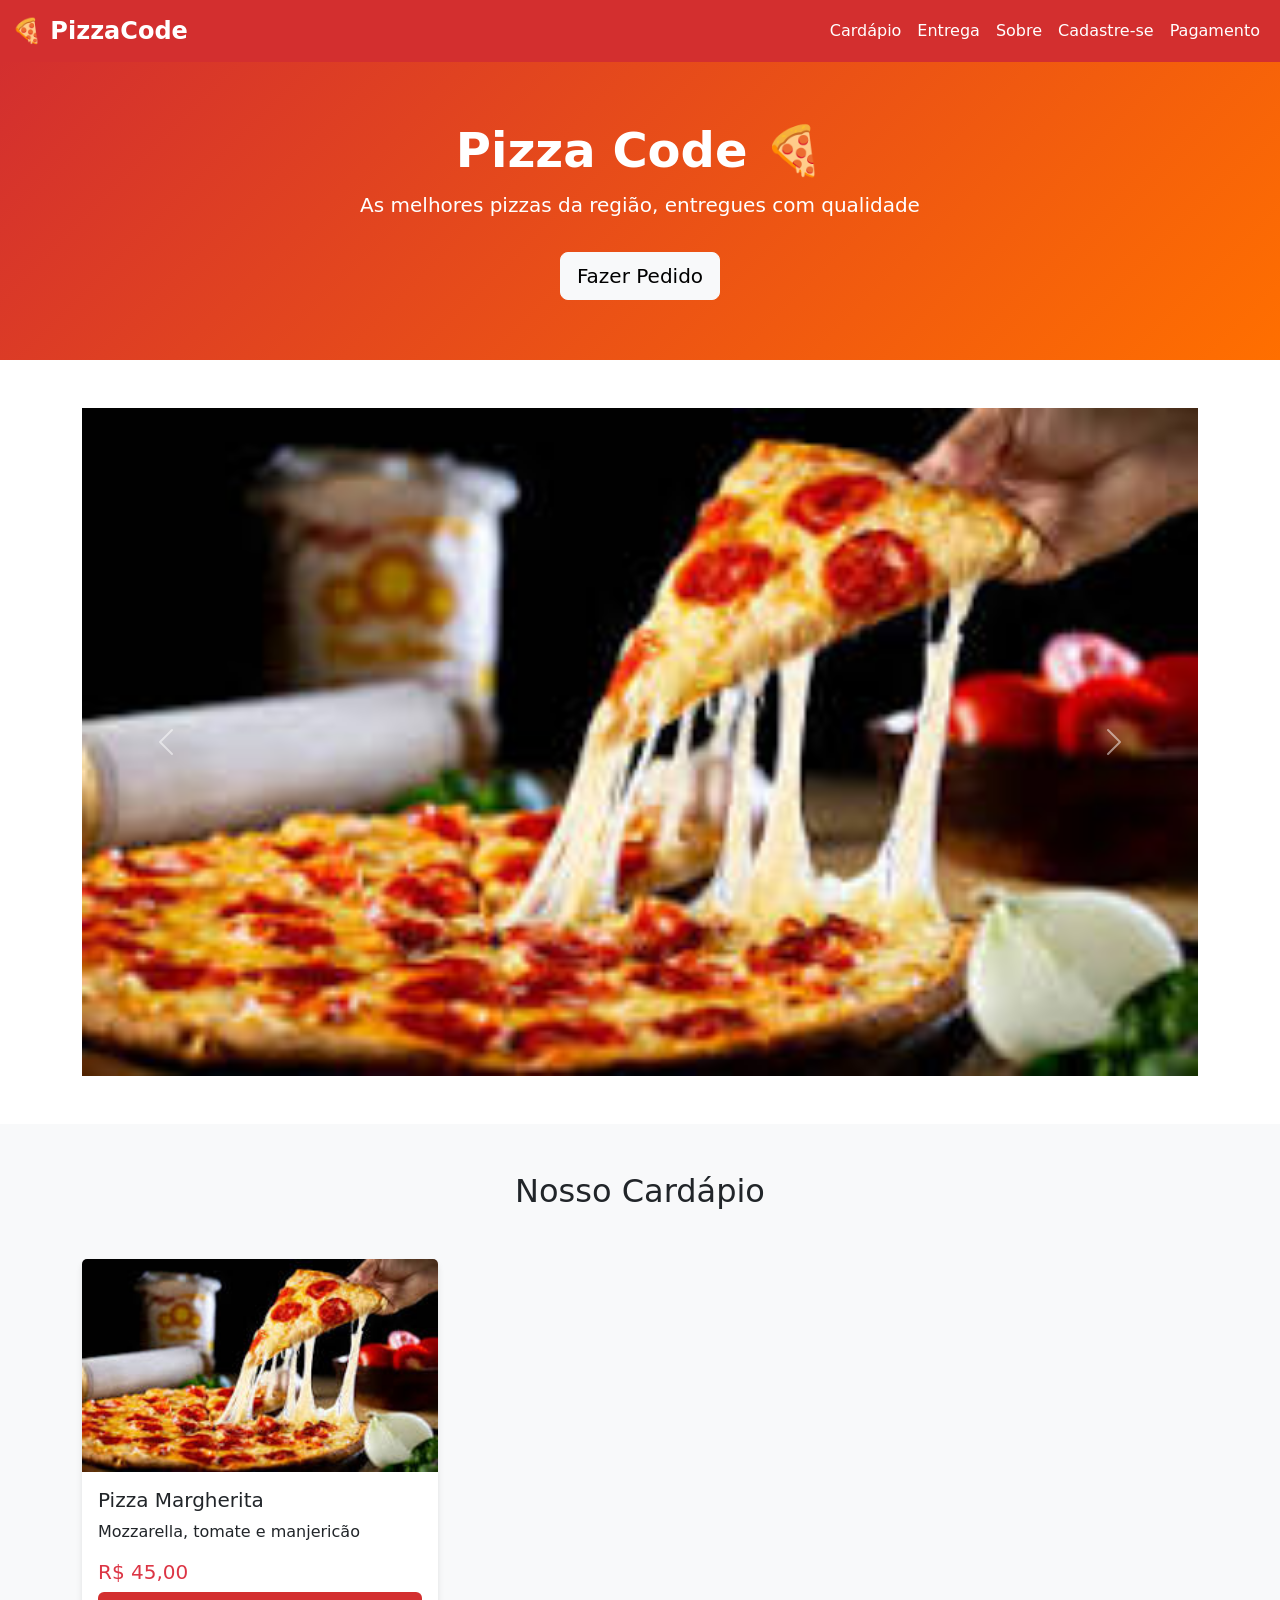
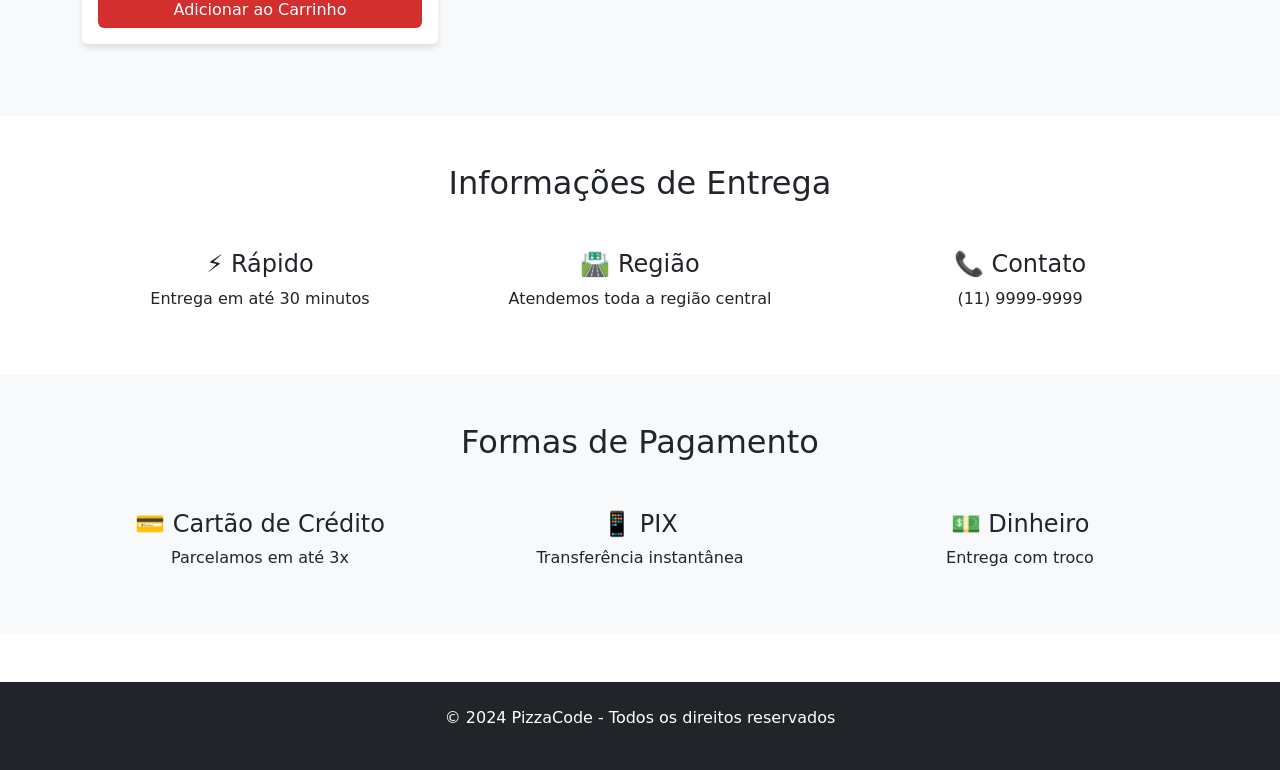
==== index.html @ 2c1481c0 "Add files via upload" ====
<!doctype html>
<html lang="pt-BR">
<head>
    <meta charset="utf-8">
    <meta name="viewport" content="width=device-width, initial-scale=1">
    <title>PizzaCode - Pizzaria Online</title>
    <link href="https://cdn.jsdelivr.net/npm/bootstrap@5.3.6/dist/css/bootstrap.min.css" rel="stylesheet">
    <link rel="stylesheet" href="css/style.css">
    <style>
        .navbar { background-color: #d32f2f !important; }
        .navbar-brand { font-weight: bold; font-size: 1.5rem; color: white !important; }
        .nav-link { color: white !important; }
        .nav-link:hover { color: #fff176 !important; }
        .hero { background: linear-gradient(135deg, #d32f2f 0%, #ff6f00 100%); color: white; padding: 60px 20px; text-align: center; }
        .hero h1 { font-size: 3rem; font-weight: bold; margin-bottom: 10px; }
        .modal-header { background-color: #d32f2f; color: white; }
        .btn-custom { background-color: #d32f2f; border: none; }
        .btn-custom:hover { background-color: #b71c1c; }
        .card { border: none; box-shadow: 0 4px 6px rgba(0,0,0,0.1); }
        .menu-item { transition: transform 0.3s; }
        .menu-item:hover { transform: translateY(-5px); }
    </style>
</head>
<body>
    <!-- NAVBAR -->
    <nav class="navbar navbar-expand-lg">
        <div class="container-fluid">
            <a class="navbar-brand" href="#home">🍕 PizzaCode</a>
            <button class="navbar-toggler" type="button" data-bs-toggle="collapse" data-bs-target="#navbarNav">
                <span class="navbar-toggler-icon"></span>
            </button>
            <div class="collapse navbar-collapse" id="navbarNav">
                <ul class="navbar-nav ms-auto">
                    <li class="nav-item">
                        <a class="nav-link" href="#cardapio">Cardápio</a>
                    </li>
                    <li class="nav-item">
                        <a class="nav-link" href="#entrega">Entrega</a>
                    </li>
                    <li class="nav-item">
                        <a class="nav-link" href="#sobre">Sobre</a>
                    </li>
                    <li class="nav-item">
                        <a class="nav-link" href="#" data-bs-toggle="modal" data-bs-target="#cadastroModal">Cadastre-se</a>
                    </li>
                    <li class="nav-item">
                        <a class="nav-link" href="#pagamento">Pagamento</a>
                    </li>
                </ul>
            </div>
        </div>
    </nav>

    <!-- SEÇÃO HERO -->
    <section class="hero" id="home">
        <h1>Pizza Code 🍕</h1>
        <p class="lead">As melhores pizzas da região, entregues com qualidade</p>
        <button class="btn btn-light btn-lg mt-3" data-bs-toggle="modal" data-bs-target="#cadastroModal">
            Fazer Pedido
        </button>
    </section>

    <!-- CARROSSEL -->
    <div class="container mt-5 mb-5">
        <div id="carouselExample" class="carousel slide" data-bs-ride="carousel">
            <div class="carousel-inner">
                <div class="carousel-item active">
                    <img src="fig1.jpg" class="d-block w-100" alt="Pizza Especial">
                </div>
                <div class="carousel-item">
                    <img src="fig2.jpg" class="d-block w-100" alt="Pizza Calabresa">
                </div>
                <div class="carousel-item">
                    <img src="fig3.jpg" class="d-block w-100" alt="Pizza Margherita">
                </div>
            </div>
            <button class="carousel-control-prev" type="button" data-bs-target="#carouselExample" data-bs-slide="prev">
                <span class="carousel-control-prev-icon"></span>
            </button>
            <button class="carousel-control-next" type="button" data-bs-target="#carouselExample" data-bs-slide="next">
                <span class="carousel-control-next-icon"></span>
            </button>
        </div>
    </div>

    <!-- CARDÁPIO -->
    <section id="cardapio" class="py-5 bg-light">
        <div class="container">
            <h2 class="text-center mb-5">Nosso Cardápio</h2>
            <div class="row" id="menuContainer">
                <!-- Será preenchido via JavaScript -->
                <div class="col-md-4 mb-4">
                    <div class="card menu-item">
                        <img src="fig1.jpg" class="card-img-top" alt="Pizza">
                        <div class="card-body">
                            <h5 class="card-title">Pizza Margherita</h5>
                            <p class="card-text">Mozzarella, tomate e manjericão</p>
                            <p class="h5 text-danger">R$ 45,00</p>
                            <button class="btn btn-custom w-100 text-white">Adicionar ao Carrinho</button>
                        </div>
                    </div>
                </div>
            </div>
        </div>
    </section>

    <!-- MODAL DE CADASTRO -->
    <div class="modal fade" id="cadastroModal" tabindex="-1">
        <div class="modal-dialog">
            <div class="modal-content">
                <div class="modal-header">
                    <h5 class="modal-title">Cadastro de Cliente</h5>
                    <button type="button" class="btn-close btn-close-white" data-bs-dismiss="modal"></button>
                </div>
                <div class="modal-body">
                    <form id="formCadastro">
                        <div class="mb-3">
                            <label for="nome" class="form-label">Nome Completo *</label>
                            <input type="text" class="form-control" id="nome" name="nome" required>
                        </div>
                        <div class="mb-3">
                            <label for="email" class="form-label">Email *</label>
                            <input type="email" class="form-control" id="email" name="email" required>
                        </div>
                        <div class="mb-3">
                            <label for="telefone" class="form-label">Telefone *</label>
                            <input type="tel" class="form-control" id="telefone" name="telefone" placeholder="(11) 99999-9999" required>
                        </div>
                        <div class="mb-3">
                            <label for="endereco" class="form-label">Endereço de Entrega *</label>
                            <textarea class="form-control" id="endereco" name="endereco" rows="3" required></textarea>
                        </div>
                        <div class="alert alert-info" id="mensagem" style="display:none;"></div>
                        <button type="submit" class="btn btn-custom w-100 text-white">Cadastrar</button>
                    </form>
                </div>
            </div>
        </div>
    </div>

    <!-- SEÇÃO DE ENTREGA -->
    <section id="entrega" class="py-5">
        <div class="container">
            <h2 class="text-center mb-5">Informações de Entrega</h2>
            <div class="row">
                <div class="col-md-4 text-center">
                    <h4>⚡ Rápido</h4>
                    <p>Entrega em até 30 minutos</p>
                </div>
                <div class="col-md-4 text-center">
                    <h4>🛣️ Região</h4>
                    <p>Atendemos toda a região central</p>
                </div>
                <div class="col-md-4 text-center">
                    <h4>📞 Contato</h4>
                    <p>(11) 9999-9999</p>
                </div>
            </div>
        </div>
    </section>

    <!-- SEÇÃO DE PAGAMENTO -->
    <section id="pagamento" class="py-5 bg-light">
        <div class="container">
            <h2 class="text-center mb-5">Formas de Pagamento</h2>
            <div class="row">
                <div class="col-md-4 text-center">
                    <h4>💳 Cartão de Crédito</h4>
                    <p>Parcelamos em até 3x</p>
                </div>
                <div class="col-md-4 text-center">
                    <h4>📱 PIX</h4>
                    <p>Transferência instantânea</p>
                </div>
                <div class="col-md-4 text-center">
                    <h4>💵 Dinheiro</h4>
                    <p>Entrega com troco</p>
                </div>
            </div>
        </div>
    </section>

    <!-- FOOTER -->
    <footer class="bg-dark text-white text-center py-4 mt-5">
        <p>&copy; 2024 PizzaCode - Todos os direitos reservados</p>
    </footer>

    <script src="https://cdn.jsdelivr.net/npm/bootstrap@5.3.6/dist/js/bootstrap.bundle.min.js"></script>
    <script src="js/main.js"></script>
</body>
</html>
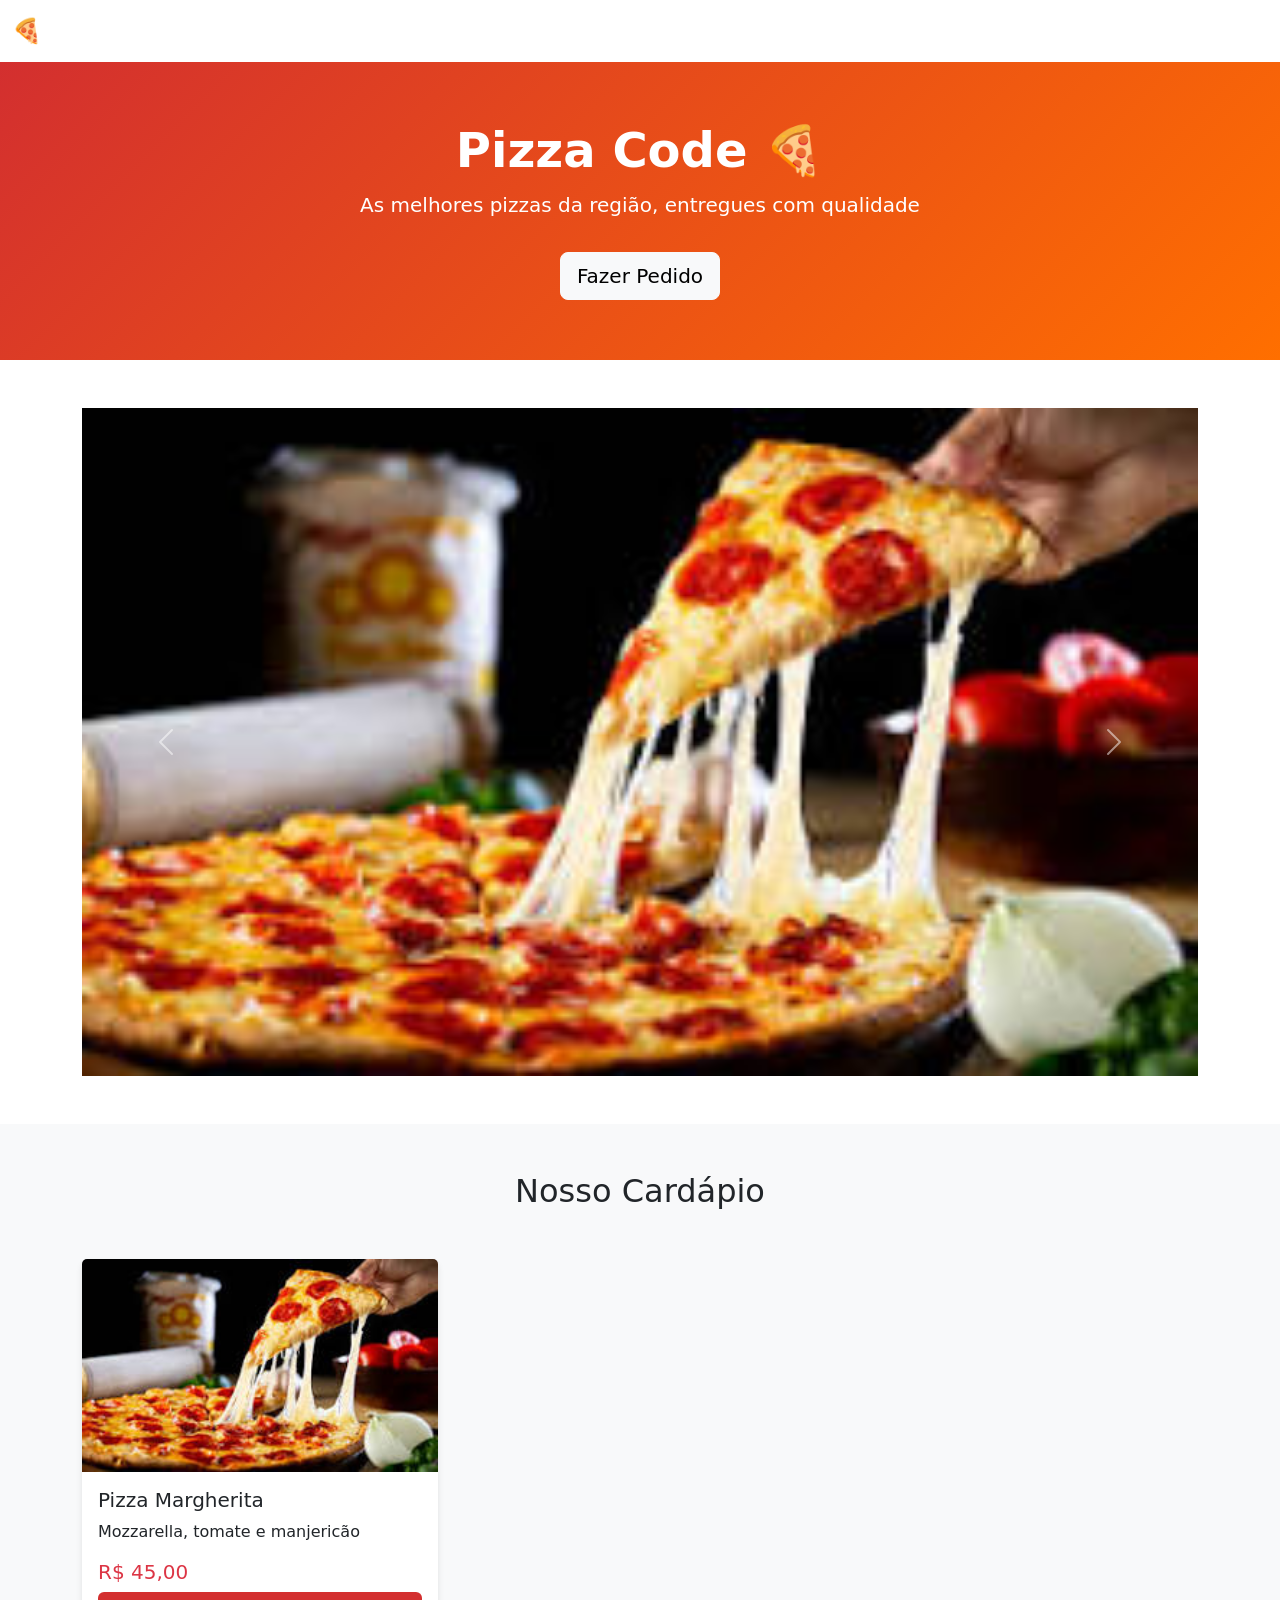
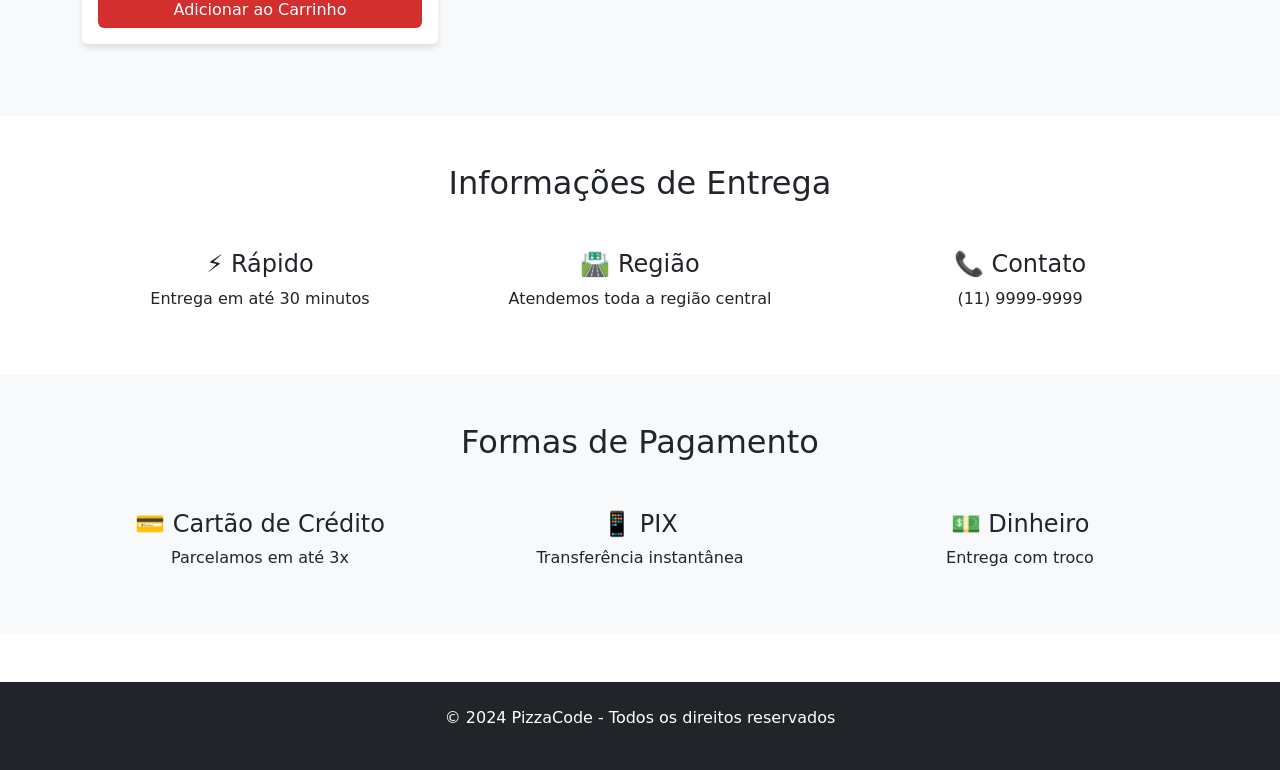
==== commit 0dfe5d69: "Update index.html" ====
--- a/index.html
+++ b/index.html
@@ -7,7 +7,7 @@
     <link href="https://cdn.jsdelivr.net/npm/bootstrap@5.3.6/dist/css/bootstrap.min.css" rel="stylesheet">
     <link rel="stylesheet" href="css/style.css">
     <style>
-        .navbar { background-color: #d32f2f !important; }
+        .navbar { background-color: #00000!important; }
         .navbar-brand { font-weight: bold; font-size: 1.5rem; color: white !important; }
         .nav-link { color: white !important; }
         .nav-link:hover { color: #fff176 !important; }
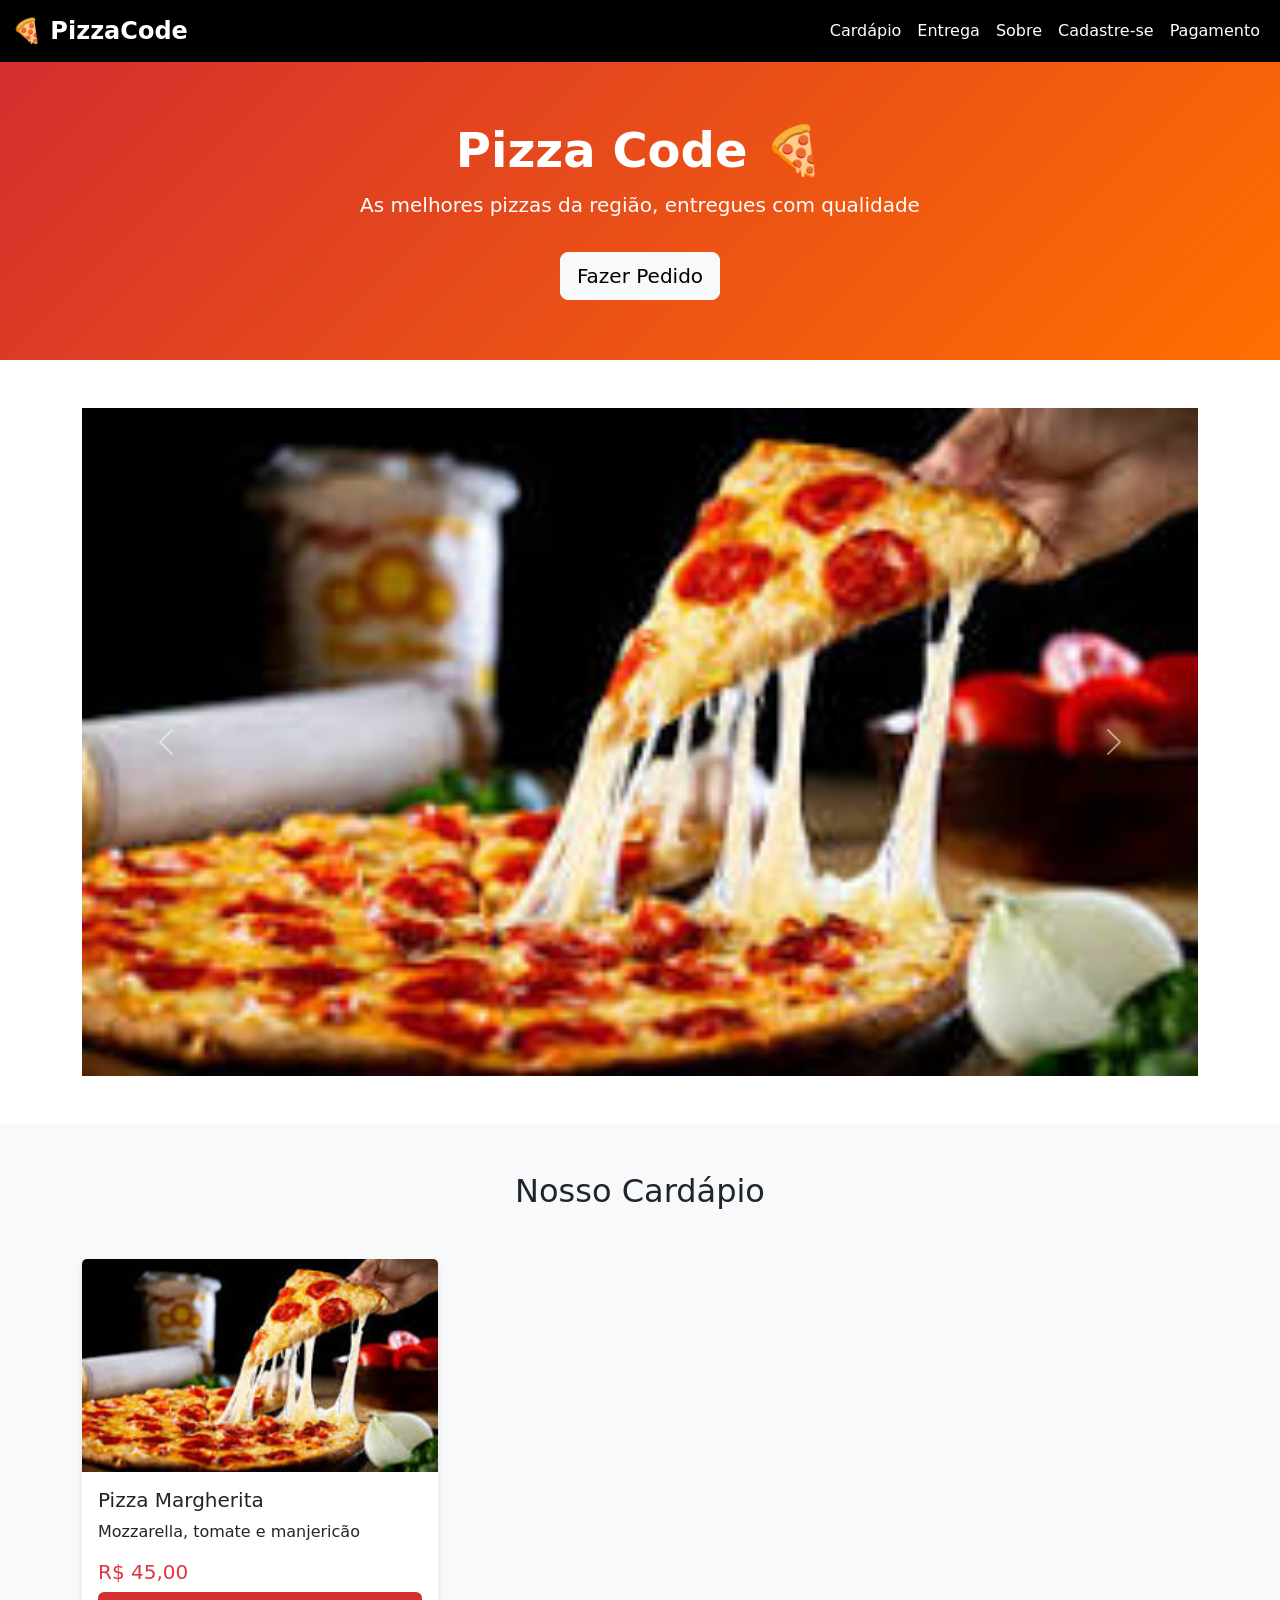
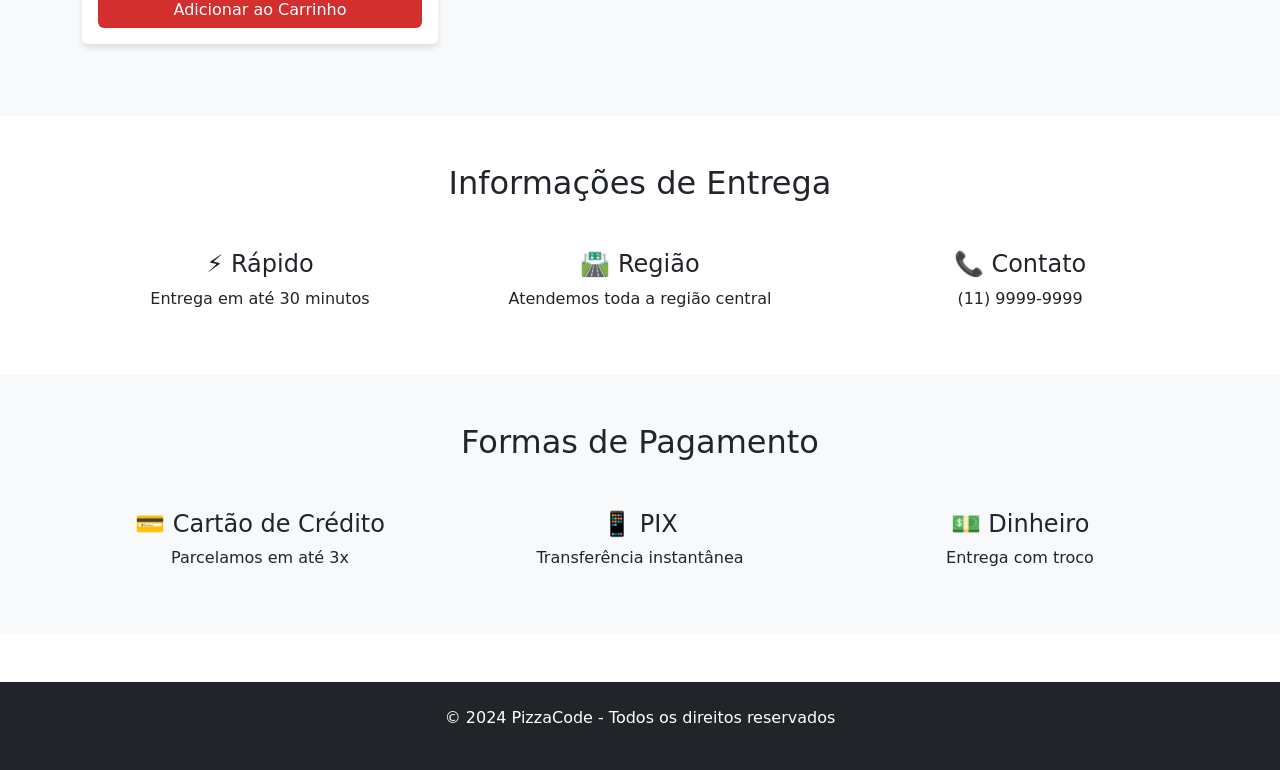
==== commit ce1710da: "Update index.html" ====
--- a/index.html
+++ b/index.html
@@ -7,7 +7,7 @@
     <link href="https://cdn.jsdelivr.net/npm/bootstrap@5.3.6/dist/css/bootstrap.min.css" rel="stylesheet">
     <link rel="stylesheet" href="css/style.css">
     <style>
-        .navbar { background-color: #00000!important; }
+        .navbar { background-color: #000000!important; }
         .navbar-brand { font-weight: bold; font-size: 1.5rem; color: white !important; }
         .nav-link { color: white !important; }
         .nav-link:hover { color: #fff176 !important; }
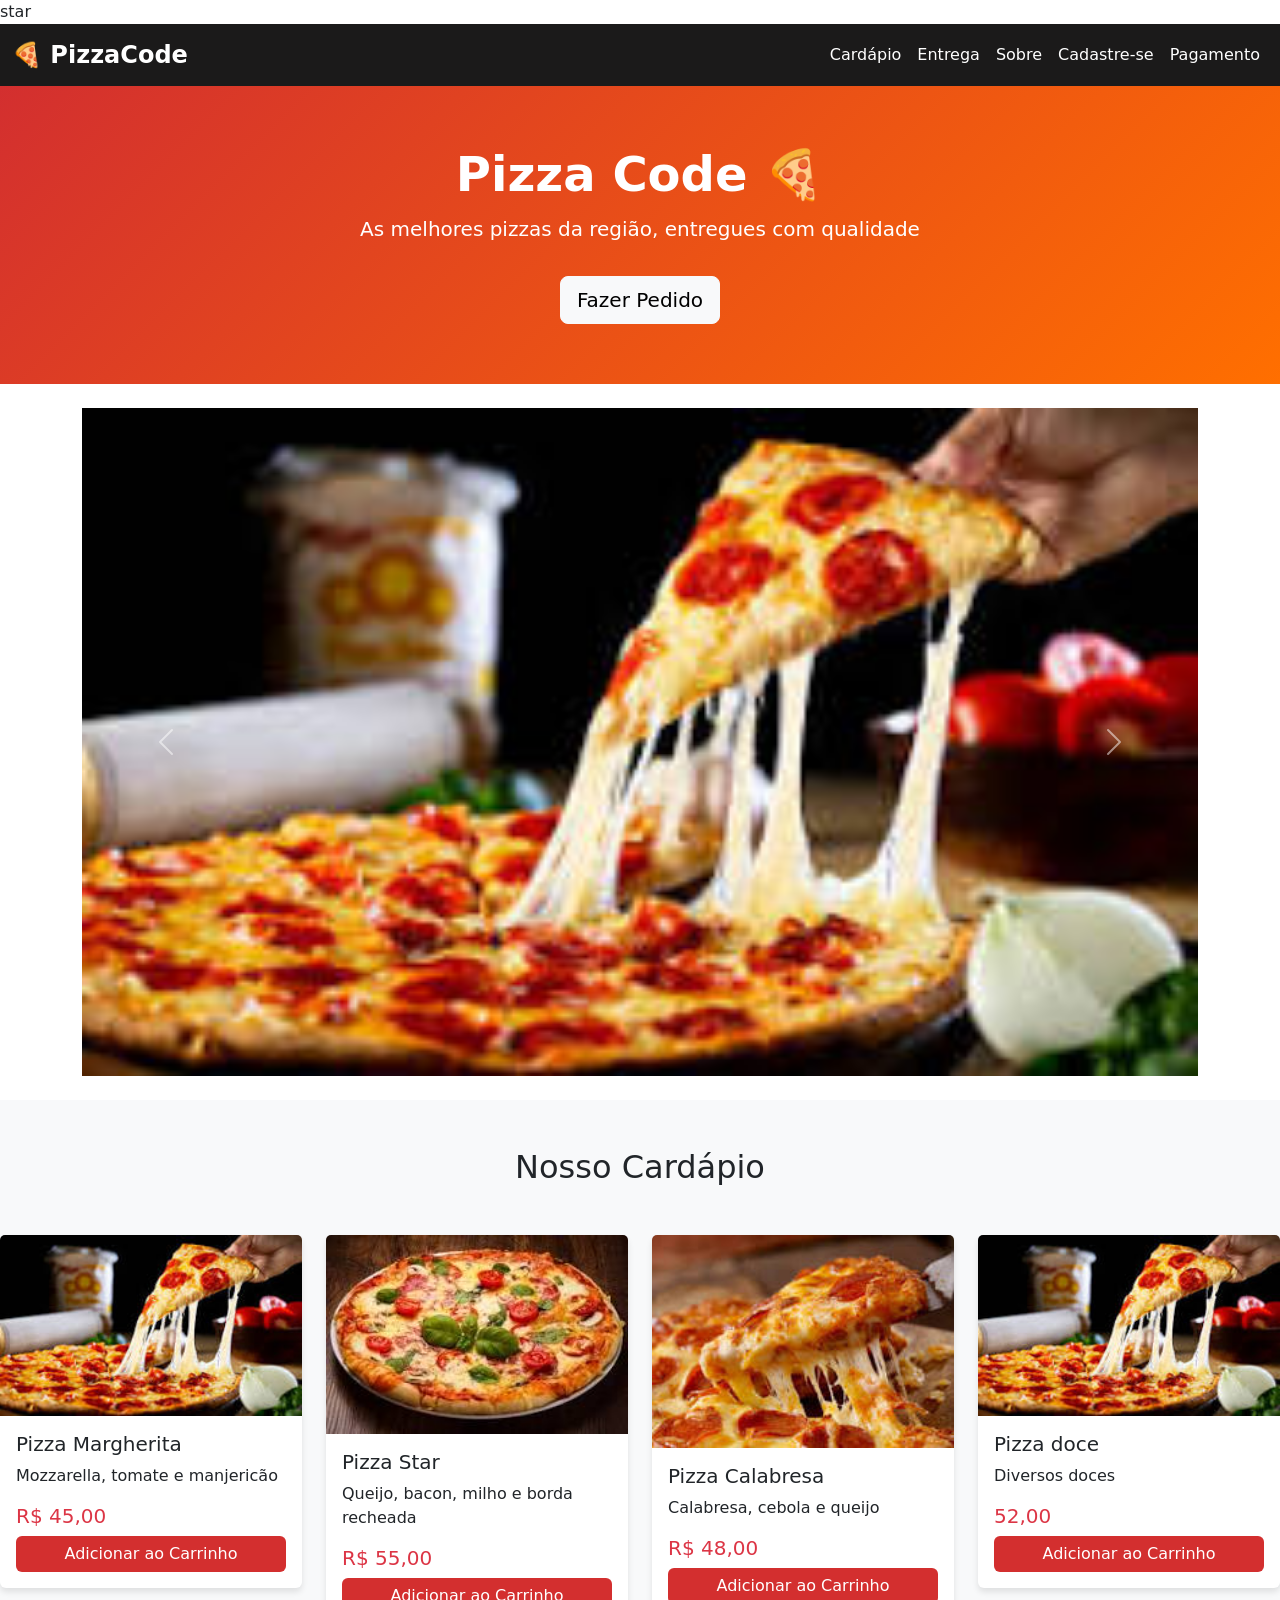
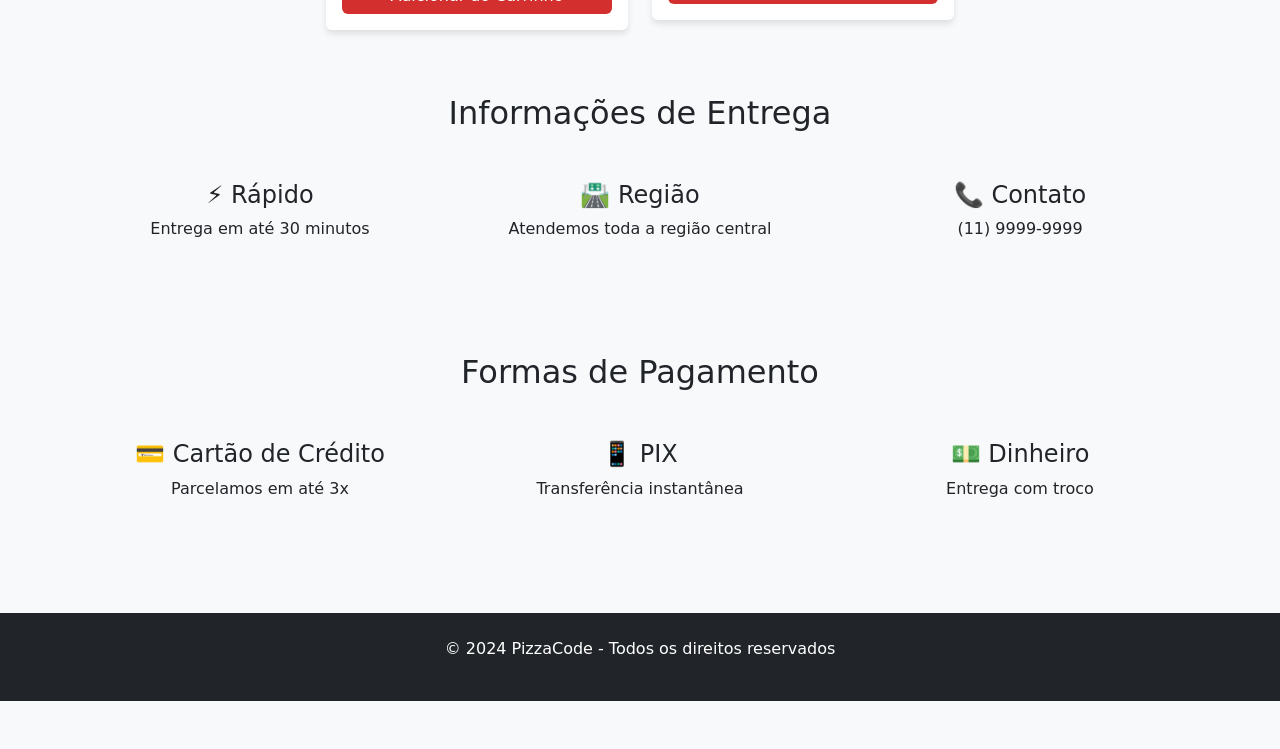
==== commit bcd89247: "Add files via upload Nova atualização no site Pizza code novos sabores e estilização melhorada" ====
--- a/index.html
+++ b/index.html
@@ -1,4 +1,4 @@
-<!doctype html>
+star<!doctype html>
 <html lang="pt-BR">
 <head>
     <meta charset="utf-8">
@@ -7,7 +7,7 @@
     <link href="https://cdn.jsdelivr.net/npm/bootstrap@5.3.6/dist/css/bootstrap.min.css" rel="stylesheet">
     <link rel="stylesheet" href="css/style.css">
     <style>
-        .navbar { background-color: #000000!important; }
+        .navbar { background-color: #1b1a1a !important; }
         .navbar-brand { font-weight: bold; font-size: 1.5rem; color: white !important; }
         .nav-link { color: white !important; }
         .nav-link:hover { color: #fff176 !important; }
@@ -61,7 +61,7 @@
     </section>
 
     <!-- CARROSSEL -->
-    <div class="container mt-5 mb-5">
+    <div class="container mt-4 mb-4">
         <div id="carouselExample" class="carousel slide" data-bs-ride="carousel">
             <div class="carousel-inner">
                 <div class="carousel-item active">
@@ -71,7 +71,7 @@
                     <img src="fig2.jpg" class="d-block w-100" alt="Pizza Calabresa">
                 </div>
                 <div class="carousel-item">
-                    <img src="fig3.jpg" class="d-block w-100" alt="Pizza Margherita">
+                    <img src="fig3.jpg" class="card-img-top" alt="Pizza Margherita">
                 </div>
             </div>
             <button class="carousel-control-prev" type="button" data-bs-target="#carouselExample" data-bs-slide="prev">
@@ -85,25 +85,61 @@
 
     <!-- CARDÁPIO -->
     <section id="cardapio" class="py-5 bg-light">
-        <div class="container">
-            <h2 class="text-center mb-5">Nosso Cardápio</h2>
-            <div class="row" id="menuContainer">
-                <!-- Será preenchido via JavaScript -->
-                <div class="col-md-4 mb-4">
-                    <div class="card menu-item">
-                        <img src="fig1.jpg" class="card-img-top" alt="Pizza">
-                        <div class="card-body">
-                            <h5 class="card-title">Pizza Margherita</h5>
-                            <p class="card-text">Mozzarella, tomate e manjericão</p>
-                            <p class="h5 text-danger">R$ 45,00</p>
-                            <button class="btn btn-custom w-100 text-white">Adicionar ao Carrinho</button>
-                        </div>
+    <div class="menuContainer">
+        <h2 class="text-center mb-5">Nosso Cardápio</h2>
+        <div class="row" id="menuContainer">
+
+            <!-- Pizza 1 -->
+            <div class="col-md-3 mb-3">
+                <div class="card menu-item">
+                    <img src="fig1.jpg" class="card-img-top" alt="Pizza">
+                    <div class="card-body">
+                        <h5 class="card-title">Pizza Margherita</h5>
+                        <p class="card-text">Mozzarella, tomate e manjericão</p>
+                        <p class="h5 text-danger">R$ 45,00</p>
+                        <button class="btn btn-custom w-100 text-white">Adicionar ao Carrinho</button>
                     </div>
                 </div>
             </div>
-        </div>
-    </section>
-
+
+            <!-- NOVA PIZZA  -->
+            <div class="col-md-3 mb-3">
+                <div class="card menu-item">
+                    <img src="fig2.jpg" class="card-img-top" alt="Pizza Star">
+                    <div class="card-body">
+                        <h5 class="card-title">Pizza Star </h5>
+                        <p class="card-text">Queijo, bacon, milho e borda recheada</p>
+                        <p class="h5 text-danger">R$ 55,00</p>
+                        <button class="btn btn-custom w-100 text-white">Adicionar ao Carrinho</button>
+                    </div>
+                </div>
+            </div>
+
+            <!-- PIZZA CALABRESA  -->
+            <div class="col-md-3 mb-3">
+                <div class="card menu-item">
+                    <img src="fig3.jpg" class="card-img-top" alt="Calabresa">
+                    <div class="card-body">
+                        <h5 class="card-title">Pizza Calabresa</h5>
+                        <p class="card-text">Calabresa, cebola e queijo</p>
+                        <p class="h5 text-danger">R$ 48,00</p>
+                        <button class="btn btn-custom w-100 text-white">Adicionar ao Carrinho</button>
+                    </div>
+                </div>
+            </div>
+       <div class="col-md-3 mb-3">
+        <div class="card menu-item">
+          <img src="fig1.jpg" class="card-img-top" alt="Doce">
+          <div class="card-body">
+            <h5 class="card-title">Pizza doce</h5>
+            <p class="card-text">Diversos doces</p>
+            <p class="h5 text-danger">52,00</p>
+            <button class="btn btn-custom w-100 text-white">Adicionar ao Carrinho</button>
+          </div>  
+        </div>      
+
+        </div>
+    </div>    
     <!-- MODAL DE CADASTRO -->
     <div class="modal fade" id="cadastroModal" tabindex="-1">
         <div class="modal-dialog">
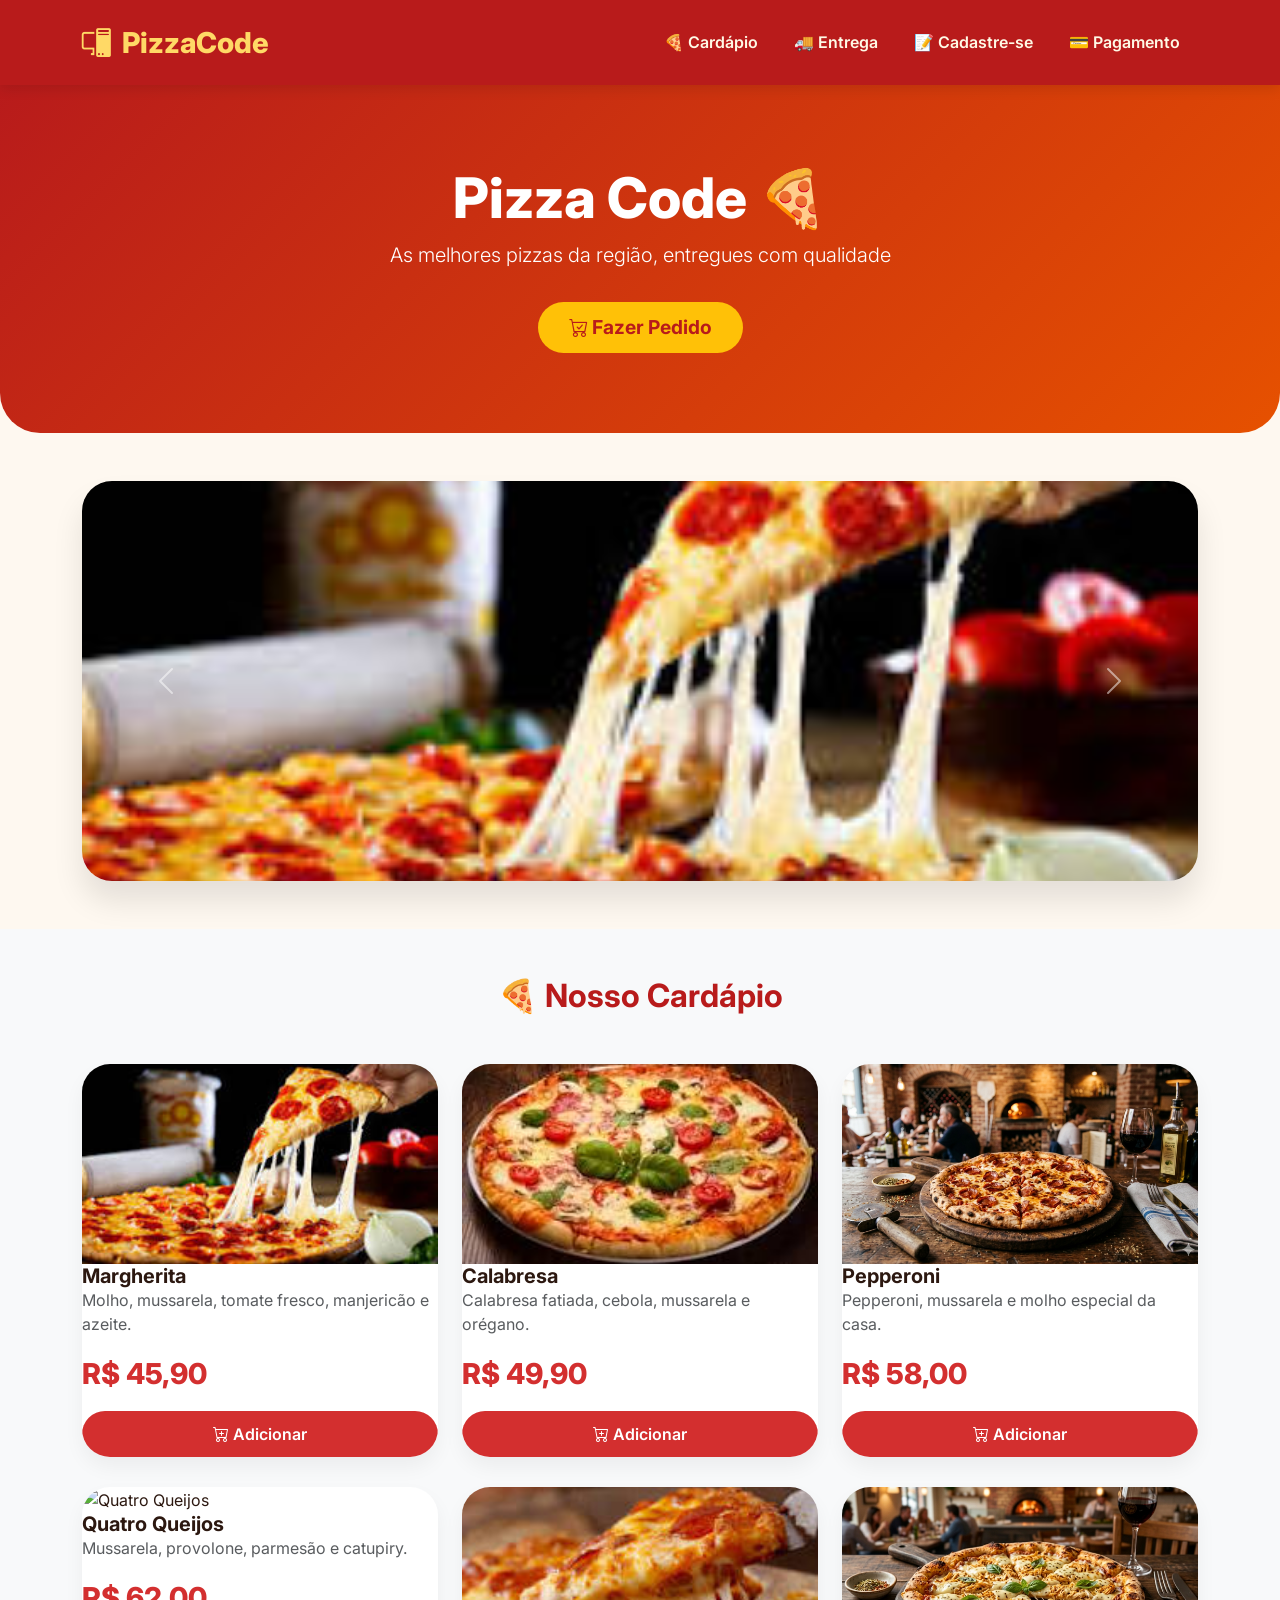
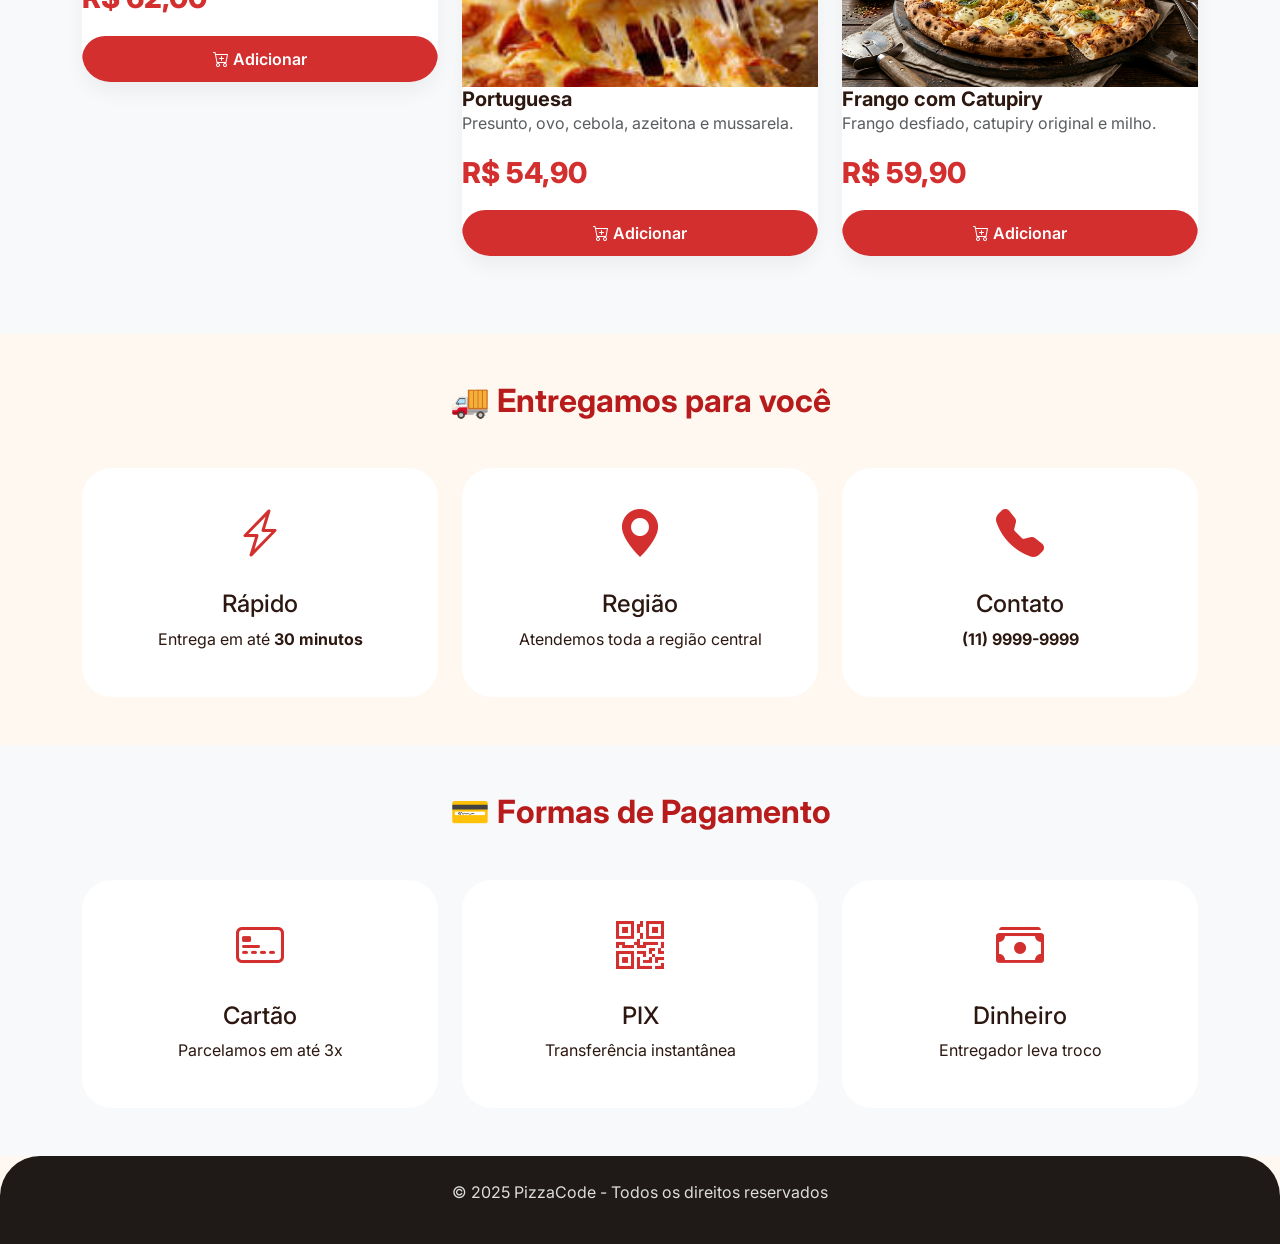
==== commit eb94a757: "Add files via upload" ====
--- a/index.html
+++ b/index.html
@@ -1,227 +1,276 @@
-star<!doctype html>
+<!doctype html>
 <html lang="pt-BR">
 <head>
     <meta charset="utf-8">
     <meta name="viewport" content="width=device-width, initial-scale=1">
     <title>PizzaCode - Pizzaria Online</title>
+    <!-- Bootstrap 5 + Icons + Google Fonts -->
     <link href="https://cdn.jsdelivr.net/npm/bootstrap@5.3.6/dist/css/bootstrap.min.css" rel="stylesheet">
-    <link rel="stylesheet" href="css/style.css">
+    <link rel="stylesheet" href="https://cdn.jsdelivr.net/npm/bootstrap-icons@1.11.3/font/bootstrap-icons.min.css">
+    <link href="https://fonts.googleapis.com/css2?family=Inter:opsz,wght@300;400;600;700&display=swap" rel="stylesheet">
     <style>
-        .navbar { background-color: #1b1a1a !important; }
-        .navbar-brand { font-weight: bold; font-size: 1.5rem; color: white !important; }
-        .nav-link { color: white !important; }
-        .nav-link:hover { color: #fff176 !important; }
-        .hero { background: linear-gradient(135deg, #d32f2f 0%, #ff6f00 100%); color: white; padding: 60px 20px; text-align: center; }
-        .hero h1 { font-size: 3rem; font-weight: bold; margin-bottom: 10px; }
-        .modal-header { background-color: #d32f2f; color: white; }
-        .btn-custom { background-color: #d32f2f; border: none; }
-        .btn-custom:hover { background-color: #b71c1c; }
-        .card { border: none; box-shadow: 0 4px 6px rgba(0,0,0,0.1); }
-        .menu-item { transition: transform 0.3s; }
-        .menu-item:hover { transform: translateY(-5px); }
+        * { margin: 0; padding: 0; box-sizing: border-box; }
+        body { font-family: 'Inter', sans-serif; background: #fef8f0; color: #2c1810; }
+        .navbar { background-color: #b81b1b !important; box-shadow: 0 4px 12px rgba(0,0,0,0.1); padding: 1rem 0; }
+        .navbar-brand { font-weight: 800; font-size: 1.8rem; color: #ffd966 !important; }
+        .navbar-brand i { color: #ffd966; margin-right: 5px; }
+        .nav-link { font-weight: 600; color: #fff9e6 !important; margin: 0 10px; transition: 0.3s; border-bottom: 2px solid transparent; }
+        .nav-link:hover { color: #ffd966 !important; border-bottom-color: #ffd966; }
+        .hero { background: linear-gradient(135deg, #b81b1b 0%, #e65100 100%); color: white; padding: 80px 20px; text-align: center; border-radius: 0 0 40px 40px; }
+        .hero h1 { font-size: 3.5rem; font-weight: 800; }
+        .btn-hero { background-color: #ffc107; color: #b81b1b; font-weight: bold; padding: 10px 30px; border-radius: 50px; font-size: 1.2rem; }
+        .card-pizza { border: none; border-radius: 28px; overflow: hidden; background: white; transition: transform 0.3s, box-shadow 0.3s; box-shadow: 0 10px 20px rgba(0,0,0,0.05); margin-bottom: 30px; }
+        .card-pizza:hover { transform: translateY(-8px); box-shadow: 0 20px 30px rgba(0,0,0,0.12); }
+        .card-pizza img { height: 200px; object-fit: cover; }
+        .price { font-size: 1.8rem; font-weight: 800; color: #d32f2f; }
+        .btn-order { background-color: #d32f2f; color: white; border-radius: 40px; font-weight: 600; padding: 10px; }
+        .btn-order:hover { background-color: #b71c1c; }
+        .custom-carousel { border-radius: 30px; overflow: hidden; box-shadow: 0 20px 30px rgba(0,0,0,0.1); }
+        .carousel-item img { height: 400px; object-fit: cover; }
+        .info-card { background: white; border-radius: 30px; padding: 30px 20px; transition: 0.3s; height: 100%; }
+        .info-card:hover { transform: translateY(-5px); }
+        .info-icon { font-size: 3rem; color: #d32f2f; margin-bottom: 20px; }
+        .modal-header { background: linear-gradient(95deg, #b81b1b, #e65100); color: white; }
+        footer { background: #1f1a17; color: #ddd; border-radius: 40px 40px 0 0; }
+        @media (max-width: 768px) { .hero h1 { font-size: 2rem; } .carousel-item img { height: 250px; } }
     </style>
 </head>
 <body>
-    <!-- NAVBAR -->
-    <nav class="navbar navbar-expand-lg">
-        <div class="container-fluid">
-            <a class="navbar-brand" href="#home">🍕 PizzaCode</a>
-            <button class="navbar-toggler" type="button" data-bs-toggle="collapse" data-bs-target="#navbarNav">
-                <span class="navbar-toggler-icon"></span>
-            </button>
-            <div class="collapse navbar-collapse" id="navbarNav">
-                <ul class="navbar-nav ms-auto">
-                    <li class="nav-item">
-                        <a class="nav-link" href="#cardapio">Cardápio</a>
-                    </li>
-                    <li class="nav-item">
-                        <a class="nav-link" href="#entrega">Entrega</a>
-                    </li>
-                    <li class="nav-item">
-                        <a class="nav-link" href="#sobre">Sobre</a>
-                    </li>
-                    <li class="nav-item">
-                        <a class="nav-link" href="#" data-bs-toggle="modal" data-bs-target="#cadastroModal">Cadastre-se</a>
-                    </li>
-                    <li class="nav-item">
-                        <a class="nav-link" href="#pagamento">Pagamento</a>
-                    </li>
-                </ul>
-            </div>
-        </div>
-    </nav>
-
-    <!-- SEÇÃO HERO -->
-    <section class="hero" id="home">
+
+<!-- NAVBAR -->
+<nav class="navbar navbar-expand-lg sticky-top">
+    <div class="container">
+        <a class="navbar-brand" href="#home"><i class="bi bi-pc-display"></i> PizzaCode</a>
+        <button class="navbar-toggler" type="button" data-bs-toggle="collapse" data-bs-target="#navbarNav">
+            <span class="navbar-toggler-icon"></span>
+        </button>
+        <div class="collapse navbar-collapse" id="navbarNav">
+            <ul class="navbar-nav ms-auto">
+                <li class="nav-item"><a class="nav-link" href="#cardapio">🍕 Cardápio</a></li>
+                <li class="nav-item"><a class="nav-link" href="#entrega">🚚 Entrega</a></li>
+                <li class="nav-item"><a class="nav-link" href="#" data-bs-toggle="modal" data-bs-target="#cadastroModal">📝 Cadastre-se</a></li>
+                <li class="nav-item"><a class="nav-link" href="#pagamento">💳 Pagamento</a></li>
+            </ul>
+        </div>
+    </div>
+</nav>
+
+<!-- HERO -->
+<section class="hero" id="home">
+    <div class="container">
         <h1>Pizza Code 🍕</h1>
         <p class="lead">As melhores pizzas da região, entregues com qualidade</p>
-        <button class="btn btn-light btn-lg mt-3" data-bs-toggle="modal" data-bs-target="#cadastroModal">
-            Fazer Pedido
-        </button>
-    </section>
-
-    <!-- CARROSSEL -->
-    <div class="container mt-4 mb-4">
-        <div id="carouselExample" class="carousel slide" data-bs-ride="carousel">
-            <div class="carousel-inner">
-                <div class="carousel-item active">
-                    <img src="fig1.jpg" class="d-block w-100" alt="Pizza Especial">
-                </div>
-                <div class="carousel-item">
-                    <img src="fig2.jpg" class="d-block w-100" alt="Pizza Calabresa">
-                </div>
-                <div class="carousel-item">
-                    <img src="fig3.jpg" class="card-img-top" alt="Pizza Margherita">
-                </div>
-            </div>
-            <button class="carousel-control-prev" type="button" data-bs-target="#carouselExample" data-bs-slide="prev">
-                <span class="carousel-control-prev-icon"></span>
-            </button>
-            <button class="carousel-control-next" type="button" data-bs-target="#carouselExample" data-bs-slide="next">
-                <span class="carousel-control-next-icon"></span>
-            </button>
-        </div>
-    </div>
-
-    <!-- CARDÁPIO -->
-    <section id="cardapio" class="py-5 bg-light">
-    <div class="menuContainer">
-        <h2 class="text-center mb-5">Nosso Cardápio</h2>
-        <div class="row" id="menuContainer">
-
-            <!-- Pizza 1 -->
-            <div class="col-md-3 mb-3">
-                <div class="card menu-item">
-                    <img src="fig1.jpg" class="card-img-top" alt="Pizza">
-                    <div class="card-body">
-                        <h5 class="card-title">Pizza Margherita</h5>
-                        <p class="card-text">Mozzarella, tomate e manjericão</p>
-                        <p class="h5 text-danger">R$ 45,00</p>
-                        <button class="btn btn-custom w-100 text-white">Adicionar ao Carrinho</button>
-                    </div>
-                </div>
-            </div>
-
-            <!-- NOVA PIZZA  -->
-            <div class="col-md-3 mb-3">
-                <div class="card menu-item">
-                    <img src="fig2.jpg" class="card-img-top" alt="Pizza Star">
-                    <div class="card-body">
-                        <h5 class="card-title">Pizza Star </h5>
-                        <p class="card-text">Queijo, bacon, milho e borda recheada</p>
-                        <p class="h5 text-danger">R$ 55,00</p>
-                        <button class="btn btn-custom w-100 text-white">Adicionar ao Carrinho</button>
-                    </div>
-                </div>
-            </div>
-
-            <!-- PIZZA CALABRESA  -->
-            <div class="col-md-3 mb-3">
-                <div class="card menu-item">
-                    <img src="fig3.jpg" class="card-img-top" alt="Calabresa">
-                    <div class="card-body">
-                        <h5 class="card-title">Pizza Calabresa</h5>
-                        <p class="card-text">Calabresa, cebola e queijo</p>
-                        <p class="h5 text-danger">R$ 48,00</p>
-                        <button class="btn btn-custom w-100 text-white">Adicionar ao Carrinho</button>
-                    </div>
-                </div>
-            </div>
-       <div class="col-md-3 mb-3">
-        <div class="card menu-item">
-          <img src="fig1.jpg" class="card-img-top" alt="Doce">
-          <div class="card-body">
-            <h5 class="card-title">Pizza doce</h5>
-            <p class="card-text">Diversos doces</p>
-            <p class="h5 text-danger">52,00</p>
-            <button class="btn btn-custom w-100 text-white">Adicionar ao Carrinho</button>
-          </div>  
-        </div>      
-
-        </div>
-    </div>    
-    <!-- MODAL DE CADASTRO -->
-    <div class="modal fade" id="cadastroModal" tabindex="-1">
-        <div class="modal-dialog">
-            <div class="modal-content">
-                <div class="modal-header">
-                    <h5 class="modal-title">Cadastro de Cliente</h5>
-                    <button type="button" class="btn-close btn-close-white" data-bs-dismiss="modal"></button>
-                </div>
-                <div class="modal-body">
-                    <form id="formCadastro">
-                        <div class="mb-3">
-                            <label for="nome" class="form-label">Nome Completo *</label>
-                            <input type="text" class="form-control" id="nome" name="nome" required>
-                        </div>
-                        <div class="mb-3">
-                            <label for="email" class="form-label">Email *</label>
-                            <input type="email" class="form-control" id="email" name="email" required>
-                        </div>
-                        <div class="mb-3">
-                            <label for="telefone" class="form-label">Telefone *</label>
-                            <input type="tel" class="form-control" id="telefone" name="telefone" placeholder="(11) 99999-9999" required>
-                        </div>
-                        <div class="mb-3">
-                            <label for="endereco" class="form-label">Endereço de Entrega *</label>
-                            <textarea class="form-control" id="endereco" name="endereco" rows="3" required></textarea>
-                        </div>
-                        <div class="alert alert-info" id="mensagem" style="display:none;"></div>
-                        <button type="submit" class="btn btn-custom w-100 text-white">Cadastrar</button>
-                    </form>
-                </div>
-            </div>
-        </div>
-    </div>
-
-    <!-- SEÇÃO DE ENTREGA -->
-    <section id="entrega" class="py-5">
-        <div class="container">
-            <h2 class="text-center mb-5">Informações de Entrega</h2>
-            <div class="row">
-                <div class="col-md-4 text-center">
-                    <h4>⚡ Rápido</h4>
-                    <p>Entrega em até 30 minutos</p>
-                </div>
-                <div class="col-md-4 text-center">
-                    <h4>🛣️ Região</h4>
-                    <p>Atendemos toda a região central</p>
-                </div>
-                <div class="col-md-4 text-center">
-                    <h4>📞 Contato</h4>
-                    <p>(11) 9999-9999</p>
-                </div>
-            </div>
-        </div>
-    </section>
-
-    <!-- SEÇÃO DE PAGAMENTO -->
-    <section id="pagamento" class="py-5 bg-light">
-        <div class="container">
-            <h2 class="text-center mb-5">Formas de Pagamento</h2>
-            <div class="row">
-                <div class="col-md-4 text-center">
-                    <h4>💳 Cartão de Crédito</h4>
-                    <p>Parcelamos em até 3x</p>
-                </div>
-                <div class="col-md-4 text-center">
-                    <h4>📱 PIX</h4>
-                    <p>Transferência instantânea</p>
-                </div>
-                <div class="col-md-4 text-center">
-                    <h4>💵 Dinheiro</h4>
-                    <p>Entrega com troco</p>
-                </div>
-            </div>
-        </div>
-    </section>
-
-    <!-- FOOTER -->
-    <footer class="bg-dark text-white text-center py-4 mt-5">
-        <p>&copy; 2024 PizzaCode - Todos os direitos reservados</p>
-    </footer>
-
-    <script src="https://cdn.jsdelivr.net/npm/bootstrap@5.3.6/dist/js/bootstrap.bundle.min.js"></script>
-    <script src="js/main.js"></script>
+        <button class="btn btn-hero mt-3" data-bs-toggle="modal" data-bs-target="#cadastroModal">
+            <i class="bi bi-cart-check"></i> Fazer Pedido
+        </button>
+    </div>
+</section>
+
+<!-- CARROSSEL (usando suas imagens fig1, fig2, fig3) -->
+<div class="container mt-5 mb-5">
+    <div id="carouselExample" class="carousel slide custom-carousel" data-bs-ride="carousel">
+        <div class="carousel-inner">
+            <div class="carousel-item active">
+                <img src="fig1.jpg" class="d-block w-100" alt="Pizza">
+            </div>
+            <div class="carousel-item">
+                <img src="fig2.jpg" class="d-block w-100" alt="Pizza">
+            </div>
+            <div class="carousel-item">
+                <img src="fig3.jpg" class="d-block w-100" alt="Pizza">
+            </div>
+        </div>
+        <button class="carousel-control-prev" type="button" data-bs-target="#carouselExample" data-bs-slide="prev">
+            <span class="carousel-control-prev-icon"></span>
+        </button>
+        <button class="carousel-control-next" type="button" data-bs-target="#carouselExample" data-bs-slide="next">
+            <span class="carousel-control-next-icon"></span>
+        </button>
+    </div>
+</div>
+
+<!-- CARDÁPIO (cada pizza com sua imagem correta) -->
+<section id="cardapio" class="py-5 bg-light">
+    <div class="container">
+        <h2 class="text-center mb-5 fw-bold" style="color:#b81b1b;">🍕 Nosso Cardápio</h2>
+        <div class="row">
+            <!-- Margherita (fig1) -->
+            <div class="col-md-4">
+                <div class="card-pizza">
+                    <img src="fig1.jpg" class="card-img-top" alt="Margherita">
+                    <div class="card-body">
+                        <h5 class="card-title fw-bold">Margherita</h5>
+                        <p class="card-text text-muted">Molho, mussarela, tomate fresco, manjericão e azeite.</p>
+                        <p class="price">R$ 45,90</p>
+                        <button class="btn btn-order w-100" onclick="adicionarAoCarrinho(1)"><i class="bi bi-cart-plus"></i> Adicionar</button>
+                    </div>
+                </div>
+            </div>
+            <!-- Calabresa (fig2) -->
+            <div class="col-md-4">
+                <div class="card-pizza">
+                    <img src="fig2.jpg" class="card-img-top" alt="Calabresa">
+                    <div class="card-body">
+                        <h5 class="card-title fw-bold">Calabresa</h5>
+                        <p class="card-text text-muted">Calabresa fatiada, cebola, mussarela e orégano.</p>
+                        <p class="price">R$ 49,90</p>
+                        <button class="btn btn-order w-100" onclick="adicionarAoCarrinho(2)"><i class="bi bi-cart-plus"></i> Adicionar</button>
+                    </div>
+                </div>
+            </div>
+            <!-- Pepperoni (fig6) -->
+            <div class="col-md-4">
+                <div class="card-pizza">
+                    <img src="fig6.jpg" class="card-img-top" alt="Pepperoni">
+                    <div class="card-body">
+                        <h5 class="card-title fw-bold">Pepperoni</h5>
+                        <p class="card-text text-muted">Pepperoni, mussarela e molho especial da casa.</p>
+                        <p class="price">R$ 58,00</p>
+                        <button class="btn btn-order w-100" onclick="adicionarAoCarrinho(3)"><i class="bi bi-cart-plus"></i> Adicionar</button>
+                    </div>
+                </div>
+            </div>
+            <!-- Quatro Queijos (fig4) -->
+            <div class="col-md-4">
+                <div class="card-pizza">
+                    <img src="fig4.jpg" class="card-img-top" alt="Quatro Queijos">
+                    <div class="card-body">
+                        <h5 class="card-title fw-bold">Quatro Queijos</h5>
+                        <p class="card-text text-muted">Mussarela, provolone, parmesão e catupiry.</p>
+                        <p class="price">R$ 62,00</p>
+                        <button class="btn btn-order w-100" onclick="adicionarAoCarrinho(4)"><i class="bi bi-cart-plus"></i> Adicionar</button>
+                    </div>
+                </div>
+            </div>
+            <!-- Portuguesa (fig3) -->
+            <div class="col-md-4">
+                <div class="card-pizza">
+                    <img src="fig3.jpg" class="card-img-top" alt="Portuguesa">
+                    <div class="card-body">
+                        <h5 class="card-title fw-bold">Portuguesa</h5>
+                        <p class="card-text text-muted">Presunto, ovo, cebola, azeitona e mussarela.</p>
+                        <p class="price">R$ 54,90</p>
+                        <button class="btn btn-order w-100" onclick="adicionarAoCarrinho(5)"><i class="bi bi-cart-plus"></i> Adicionar</button>
+                    </div>
+                </div>
+            </div>
+            <!-- Frango Catupiry (fig5) -->
+            <div class="col-md-4">
+                <div class="card-pizza">
+                    <img src="fig5.jpg" class="card-img-top" alt="Frango Catupiry">
+                    <div class="card-body">
+                        <h5 class="card-title fw-bold">Frango com Catupiry</h5>
+                        <p class="card-text text-muted">Frango desfiado, catupiry original e milho.</p>
+                        <p class="price">R$ 59,90</p>
+                        <button class="btn btn-order w-100" onclick="adicionarAoCarrinho(6)"><i class="bi bi-cart-plus"></i> Adicionar</button>
+                    </div>
+                </div>
+            </div>
+        </div>
+    </div>
+</section>
+
+<!-- ENTREGA -->
+<section id="entrega" class="py-5">
+    <div class="container">
+        <h2 class="text-center mb-5 fw-bold" style="color:#b81b1b;">🚚 Entregamos para você</h2>
+        <div class="row g-4">
+            <div class="col-md-4 text-center"><div class="info-card"><div class="info-icon"><i class="bi bi-lightning-charge"></i></div><h4>Rápido</h4><p>Entrega em até <strong>30 minutos</strong></p></div></div>
+            <div class="col-md-4 text-center"><div class="info-card"><div class="info-icon"><i class="bi bi-geo-alt-fill"></i></div><h4>Região</h4><p>Atendemos toda a região central</p></div></div>
+            <div class="col-md-4 text-center"><div class="info-card"><div class="info-icon"><i class="bi bi-telephone-fill"></i></div><h4>Contato</h4><p><strong>(11) 9999-9999</strong></p></div></div>
+        </div>
+    </div>
+</section>
+
+<!-- PAGAMENTO -->
+<section id="pagamento" class="py-5 bg-light">
+    <div class="container">
+        <h2 class="text-center mb-5 fw-bold" style="color:#b81b1b;">💳 Formas de Pagamento</h2>
+        <div class="row g-4">
+            <div class="col-md-4 text-center"><div class="info-card"><div class="info-icon"><i class="bi bi-credit-card-2-front"></i></div><h4>Cartão</h4><p>Parcelamos em até 3x</p></div></div>
+            <div class="col-md-4 text-center"><div class="info-card"><div class="info-icon"><i class="bi bi-qr-code"></i></div><h4>PIX</h4><p>Transferência instantânea</p></div></div>
+            <div class="col-md-4 text-center"><div class="info-card"><div class="info-icon"><i class="bi bi-cash-stack"></i></div><h4>Dinheiro</h4><p>Entregador leva troco</p></div></div>
+        </div>
+    </div>
+</section>
+
+<!-- MODAL CADASTRO -->
+<div class="modal fade" id="cadastroModal" tabindex="-1">
+    <div class="modal-dialog modal-dialog-centered">
+        <div class="modal-content">
+            <div class="modal-header">
+                <h5 class="modal-title">Cadastro de Cliente</h5>
+                <button type="button" class="btn-close btn-close-white" data-bs-dismiss="modal"></button>
+            </div>
+            <div class="modal-body">
+                <form id="formCadastro">
+                    <div class="mb-3"><label class="form-label">Nome Completo *</label><input type="text" class="form-control" id="nome" required></div>
+                    <div class="mb-3"><label class="form-label">Email *</label><input type="email" class="form-control" id="email" required></div>
+                    <div class="mb-3"><label class="form-label">Telefone *</label><input type="tel" class="form-control" id="telefone" placeholder="(11) 99999-9999" required></div>
+                    <div class="mb-3"><label class="form-label">Endereço de Entrega *</label><textarea class="form-control" id="endereco" rows="3" required></textarea></div>
+                    <div class="alert" id="mensagem" style="display:none;"></div>
+                    <button type="submit" class="btn btn-order w-100">Cadastrar</button>
+                </form>
+            </div>
+        </div>
+    </div>
+</div>
+
+<footer class="text-center py-4">
+    <div class="container">
+        <p>&copy; 2025 PizzaCode - Todos os direitos reservados</p>
+    </div>
+</footer>
+
+<script src="https://cdn.jsdelivr.net/npm/bootstrap@5.3.6/dist/js/bootstrap.bundle.min.js"></script>
+<script>
+    document.getElementById('formCadastro').addEventListener('submit', async function(e) {
+        e.preventDefault();
+        const formData = {
+            nome: document.getElementById('nome').value,
+            email: document.getElementById('email').value,
+            telefone: document.getElementById('telefone').value,
+            endereco: document.getElementById('endereco').value
+        };
+        try {
+            const response = await fetch('api/cadastro_cliente.php', {
+                method: 'POST',
+                headers: { 'Content-Type': 'application/json' },
+                body: JSON.stringify(formData)
+            });
+            const resultado = await response.json();
+            const mensagemDiv = document.getElementById('mensagem');
+            if (resultado.sucesso) {
+                mensagemDiv.className = 'alert alert-success';
+                mensagemDiv.textContent = 'Cadastro realizado com sucesso!';
+                mensagemDiv.style.display = 'block';
+                document.getElementById('formCadastro').reset();
+                setTimeout(() => {
+                    const modal = bootstrap.Modal.getInstance(document.getElementById('cadastroModal'));
+                    modal.hide();
+                }, 2000);
+            } else {
+                mensagemDiv.className = 'alert alert-danger';
+                mensagemDiv.textContent = '❌ Erro: ' + resultado.mensagem;
+                mensagemDiv.style.display = 'block';
+            }
+        } catch (error) {
+            console.error('Erro:', error);
+            const mensagemDiv = document.getElementById('mensagem');
+            mensagemDiv.className = 'alert alert-warning';
+            mensagemDiv.textContent = '⚠️ Backend não encontrado (modo demonstração). Cadastro simulado!';
+            mensagemDiv.style.display = 'block';
+            document.getElementById('formCadastro').reset();
+            setTimeout(() => {
+                const modal = bootstrap.Modal.getInstance(document.getElementById('cadastroModal'));
+                modal.hide();
+            }, 2000);
+        }
+    });
+
+    function adicionarAoCarrinho(pizzaId) {
+        alert(`🍕 Pizza adicionada ao carrinho! (ID: ${pizzaId})`);
+    }
+</script>
 </body>
-</html>
+</html>
